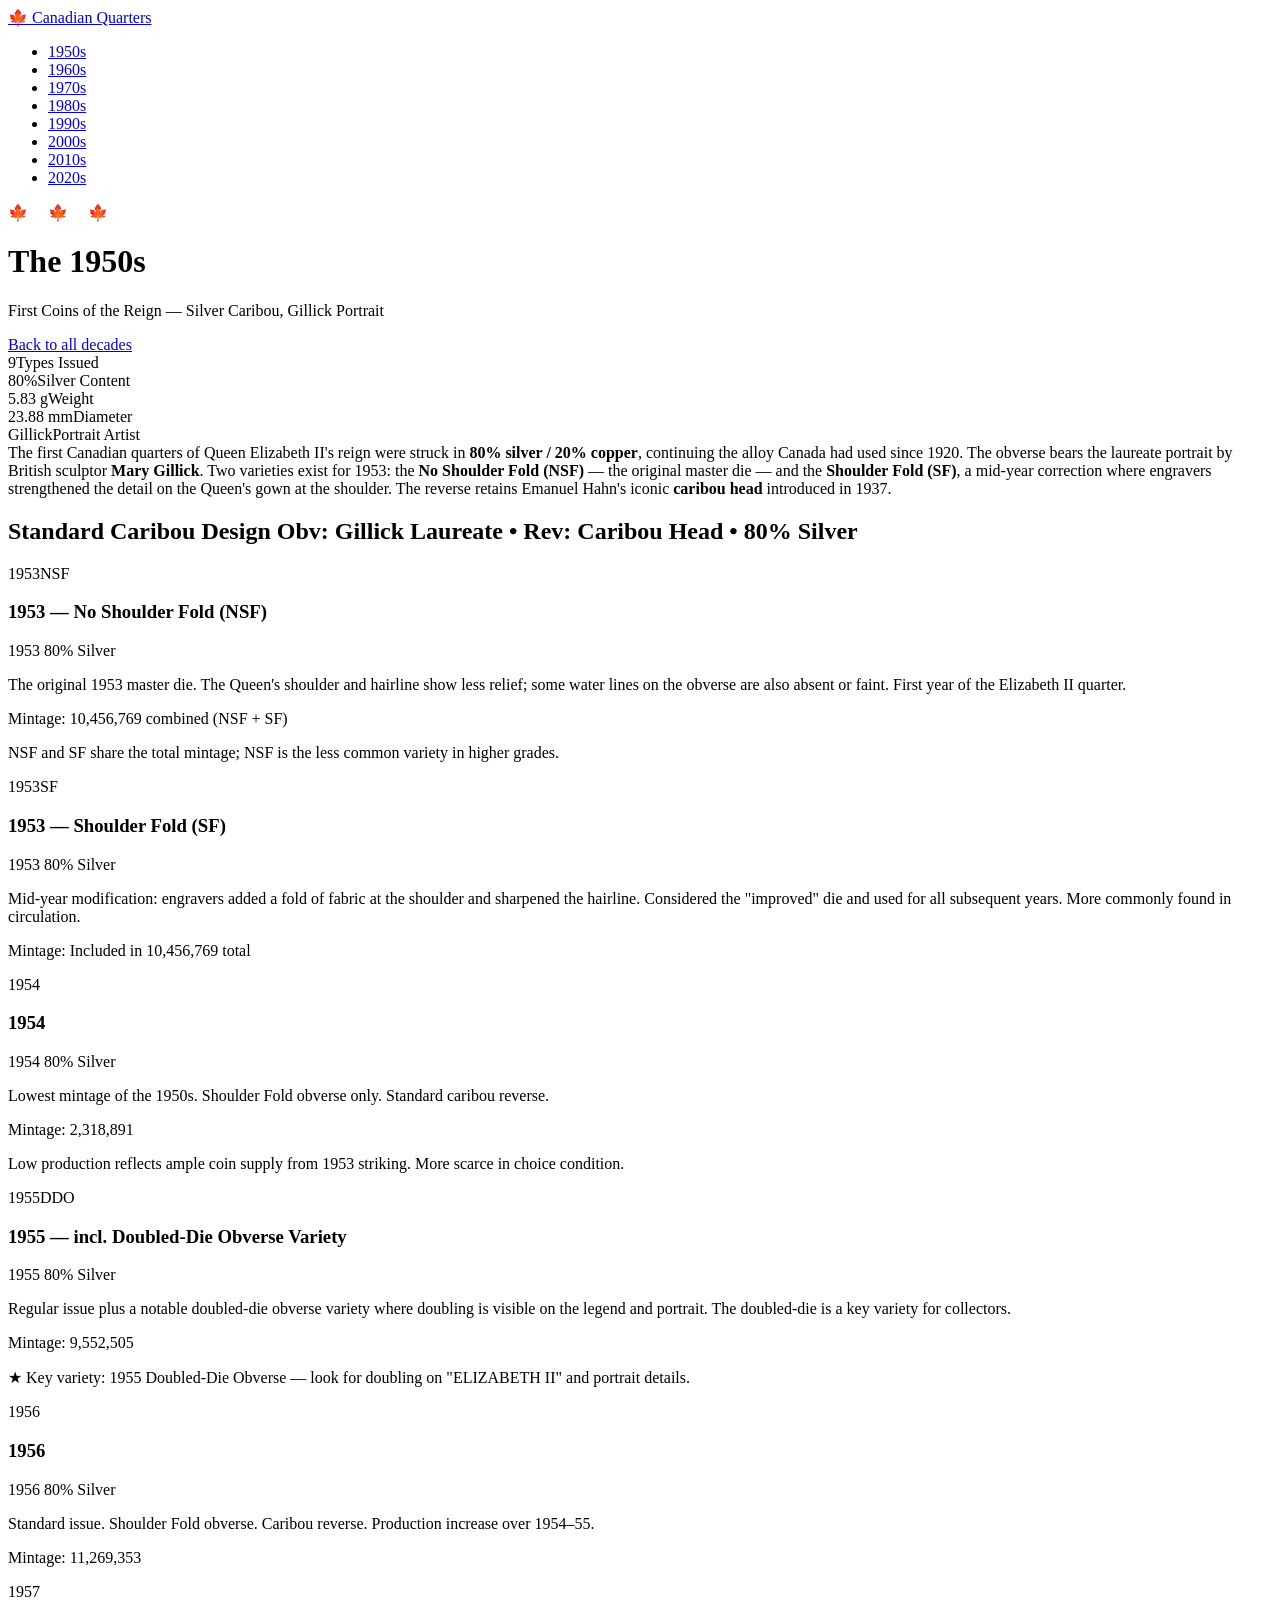
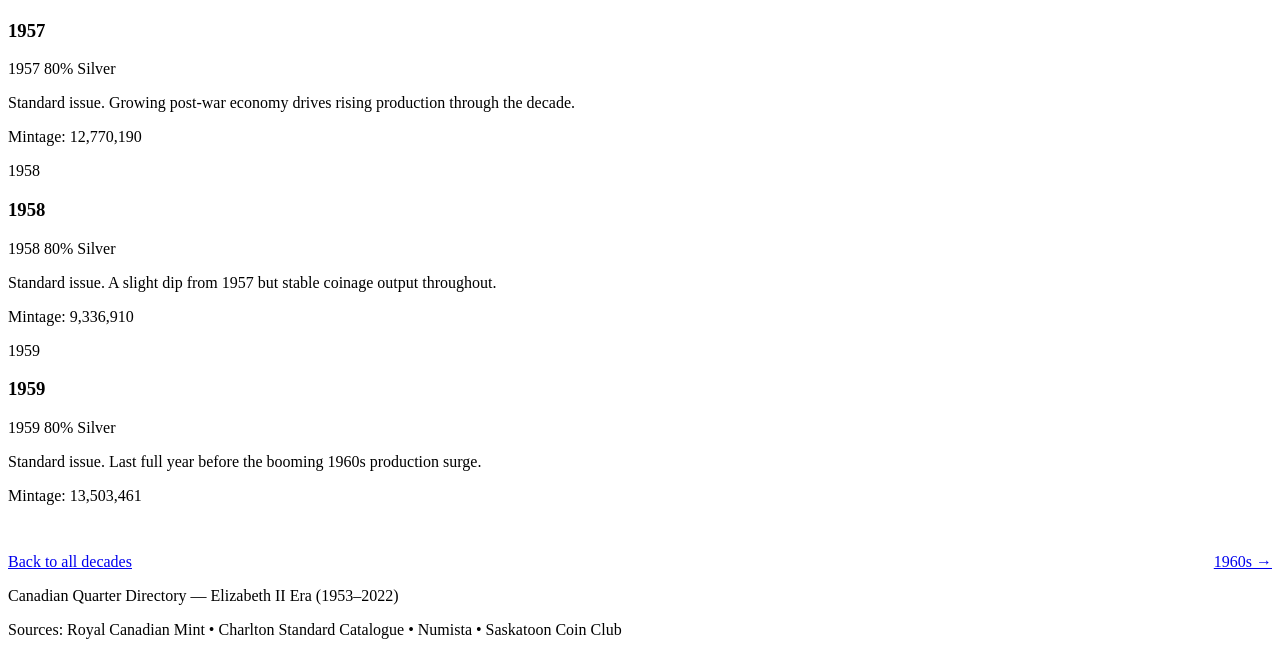
==== 1950s.html @ 165d5d8f "Add files via upload" ====
<!DOCTYPE html>
<html lang="en">
<head>
  <meta charset="UTF-8" />
  <meta name="viewport" content="width=device-width, initial-scale=1.0" />
  <title>1950s Canadian Quarters — Elizabeth II Era</title>
  <link rel="stylesheet" href="../css/style.css" />
</head>
<body>

<nav>
  <a class="nav-brand" href="../index.html">🍁 Canadian Quarters</a>
  <ul class="nav-links">
    <li><a href="1950s.html" class="active">1950s</a></li>
    <li><a href="1960s.html">1960s</a></li>
    <li><a href="1970s.html">1970s</a></li>
    <li><a href="1980s.html">1980s</a></li>
    <li><a href="1990s.html">1990s</a></li>
    <li><a href="2000s.html">2000s</a></li>
    <li><a href="2010s.html">2010s</a></li>
    <li><a href="2020s.html">2020s</a></li>
  </ul>
</nav>

<header class="page-header">
  <span class="maple-accent">🍁 &nbsp; &nbsp; 🍁 &nbsp; &nbsp; 🍁</span>
  <h1>The 1950s</h1>
  <p class="subtitle">First Coins of the Reign &mdash; Silver Caribou, Gillick Portrait</p>
  <div class="header-rule"></div>
</header>

<main class="container">
  <a class="back-link" href="../index.html">Back to all decades</a>

  <div class="stats-bar">
    <div class="stat"><span class="stat-value">9</span><span class="stat-label">Types Issued</span></div>
    <div class="stat"><span class="stat-value">80%</span><span class="stat-label">Silver Content</span></div>
    <div class="stat"><span class="stat-value">5.83 g</span><span class="stat-label">Weight</span></div>
    <div class="stat"><span class="stat-value">23.88 mm</span><span class="stat-label">Diameter</span></div>
    <div class="stat"><span class="stat-value">Gillick</span><span class="stat-label">Portrait Artist</span></div>
  </div>

  <div class="intro-box">
    The first Canadian quarters of Queen Elizabeth II's reign were struck in <strong>80% silver / 20% copper</strong>, continuing the alloy Canada had used since 1920. The obverse bears the laureate portrait by British sculptor <strong>Mary Gillick</strong>. Two varieties exist for 1953: the <strong>No Shoulder Fold (NSF)</strong> — the original master die — and the <strong>Shoulder Fold (SF)</strong>, a mid-year correction where engravers strengthened the detail on the Queen's gown at the shoulder. The reverse retains Emanuel Hahn's iconic <strong>caribou head</strong> introduced in 1937.
  </div>

  <h2 class="section-title">Standard Caribou Design <span>Obv: Gillick Laureate &bull; Rev: Caribou Head &bull; 80% Silver</span></h2>

  <div class="quarter-list">

    <div class="quarter-card">
      <div class="coin-placeholder gold-era"><span class="coin-year">1953</span>NSF</div>
      <div class="quarter-info">
        <h3>1953 — No Shoulder Fold (NSF)</h3>
        <span class="year-badge">1953</span>
        <span class="composition-badge">80% Silver</span>
        <p class="description">The original 1953 master die. The Queen's shoulder and hairline show less relief; some water lines on the obverse are also absent or faint. First year of the Elizabeth II quarter.</p>
        <p class="mintage">Mintage: <span>10,456,769 combined (NSF + SF)</span></p>
        <p class="note">NSF and SF share the total mintage; NSF is the less common variety in higher grades.</p>
      </div>
    </div>

    <div class="quarter-card">
      <div class="coin-placeholder gold-era"><span class="coin-year">1953</span>SF</div>
      <div class="quarter-info">
        <h3>1953 — Shoulder Fold (SF)</h3>
        <span class="year-badge">1953</span>
        <span class="composition-badge">80% Silver</span>
        <p class="description">Mid-year modification: engravers added a fold of fabric at the shoulder and sharpened the hairline. Considered the "improved" die and used for all subsequent years. More commonly found in circulation.</p>
        <p class="mintage">Mintage: <span>Included in 10,456,769 total</span></p>
      </div>
    </div>

    <div class="quarter-card">
      <div class="coin-placeholder gold-era"><span class="coin-year">1954</span></div>
      <div class="quarter-info">
        <h3>1954</h3>
        <span class="year-badge">1954</span>
        <span class="composition-badge">80% Silver</span>
        <p class="description">Lowest mintage of the 1950s. Shoulder Fold obverse only. Standard caribou reverse.</p>
        <p class="mintage">Mintage: <span>2,318,891</span></p>
        <p class="note">Low production reflects ample coin supply from 1953 striking. More scarce in choice condition.</p>
      </div>
    </div>

    <div class="quarter-card key-date">
      <div class="coin-placeholder gold-era"><span class="coin-year">1955</span>DDO</div>
      <div class="quarter-info">
        <h3>1955 — incl. Doubled-Die Obverse Variety</h3>
        <span class="year-badge">1955</span>
        <span class="composition-badge">80% Silver</span>
        <p class="description">Regular issue plus a notable doubled-die obverse variety where doubling is visible on the legend and portrait. The doubled-die is a key variety for collectors.</p>
        <p class="mintage">Mintage: <span>9,552,505</span></p>
        <p class="note">★ Key variety: 1955 Doubled-Die Obverse — look for doubling on "ELIZABETH II" and portrait details.</p>
      </div>
    </div>

    <div class="quarter-card">
      <div class="coin-placeholder gold-era"><span class="coin-year">1956</span></div>
      <div class="quarter-info">
        <h3>1956</h3>
        <span class="year-badge">1956</span>
        <span class="composition-badge">80% Silver</span>
        <p class="description">Standard issue. Shoulder Fold obverse. Caribou reverse. Production increase over 1954–55.</p>
        <p class="mintage">Mintage: <span>11,269,353</span></p>
      </div>
    </div>

    <div class="quarter-card">
      <div class="coin-placeholder gold-era"><span class="coin-year">1957</span></div>
      <div class="quarter-info">
        <h3>1957</h3>
        <span class="year-badge">1957</span>
        <span class="composition-badge">80% Silver</span>
        <p class="description">Standard issue. Growing post-war economy drives rising production through the decade.</p>
        <p class="mintage">Mintage: <span>12,770,190</span></p>
      </div>
    </div>

    <div class="quarter-card">
      <div class="coin-placeholder gold-era"><span class="coin-year">1958</span></div>
      <div class="quarter-info">
        <h3>1958</h3>
        <span class="year-badge">1958</span>
        <span class="composition-badge">80% Silver</span>
        <p class="description">Standard issue. A slight dip from 1957 but stable coinage output throughout.</p>
        <p class="mintage">Mintage: <span>9,336,910</span></p>
      </div>
    </div>

    <div class="quarter-card">
      <div class="coin-placeholder gold-era"><span class="coin-year">1959</span></div>
      <div class="quarter-info">
        <h3>1959</h3>
        <span class="year-badge">1959</span>
        <span class="composition-badge">80% Silver</span>
        <p class="description">Standard issue. Last full year before the booming 1960s production surge.</p>
        <p class="mintage">Mintage: <span>13,503,461</span></p>
      </div>
    </div>

  </div>

  <div style="display:flex; justify-content:space-between; margin-top:3rem; flex-wrap:wrap; gap:1rem;">
    <a class="back-link" href="../index.html">Back to all decades</a>
    <a class="back-link" href="1960s.html" style="flex-direction:row-reverse;">1960s →</a>
  </div>

</main>

<footer>
  <p>Canadian Quarter Directory &mdash; Elizabeth II Era (1953–2022)</p>
  <p>Sources: Royal Canadian Mint &bull; Charlton Standard Catalogue &bull; Numista &bull; Saskatoon Coin Club</p>
</footer>

</body>
</html>
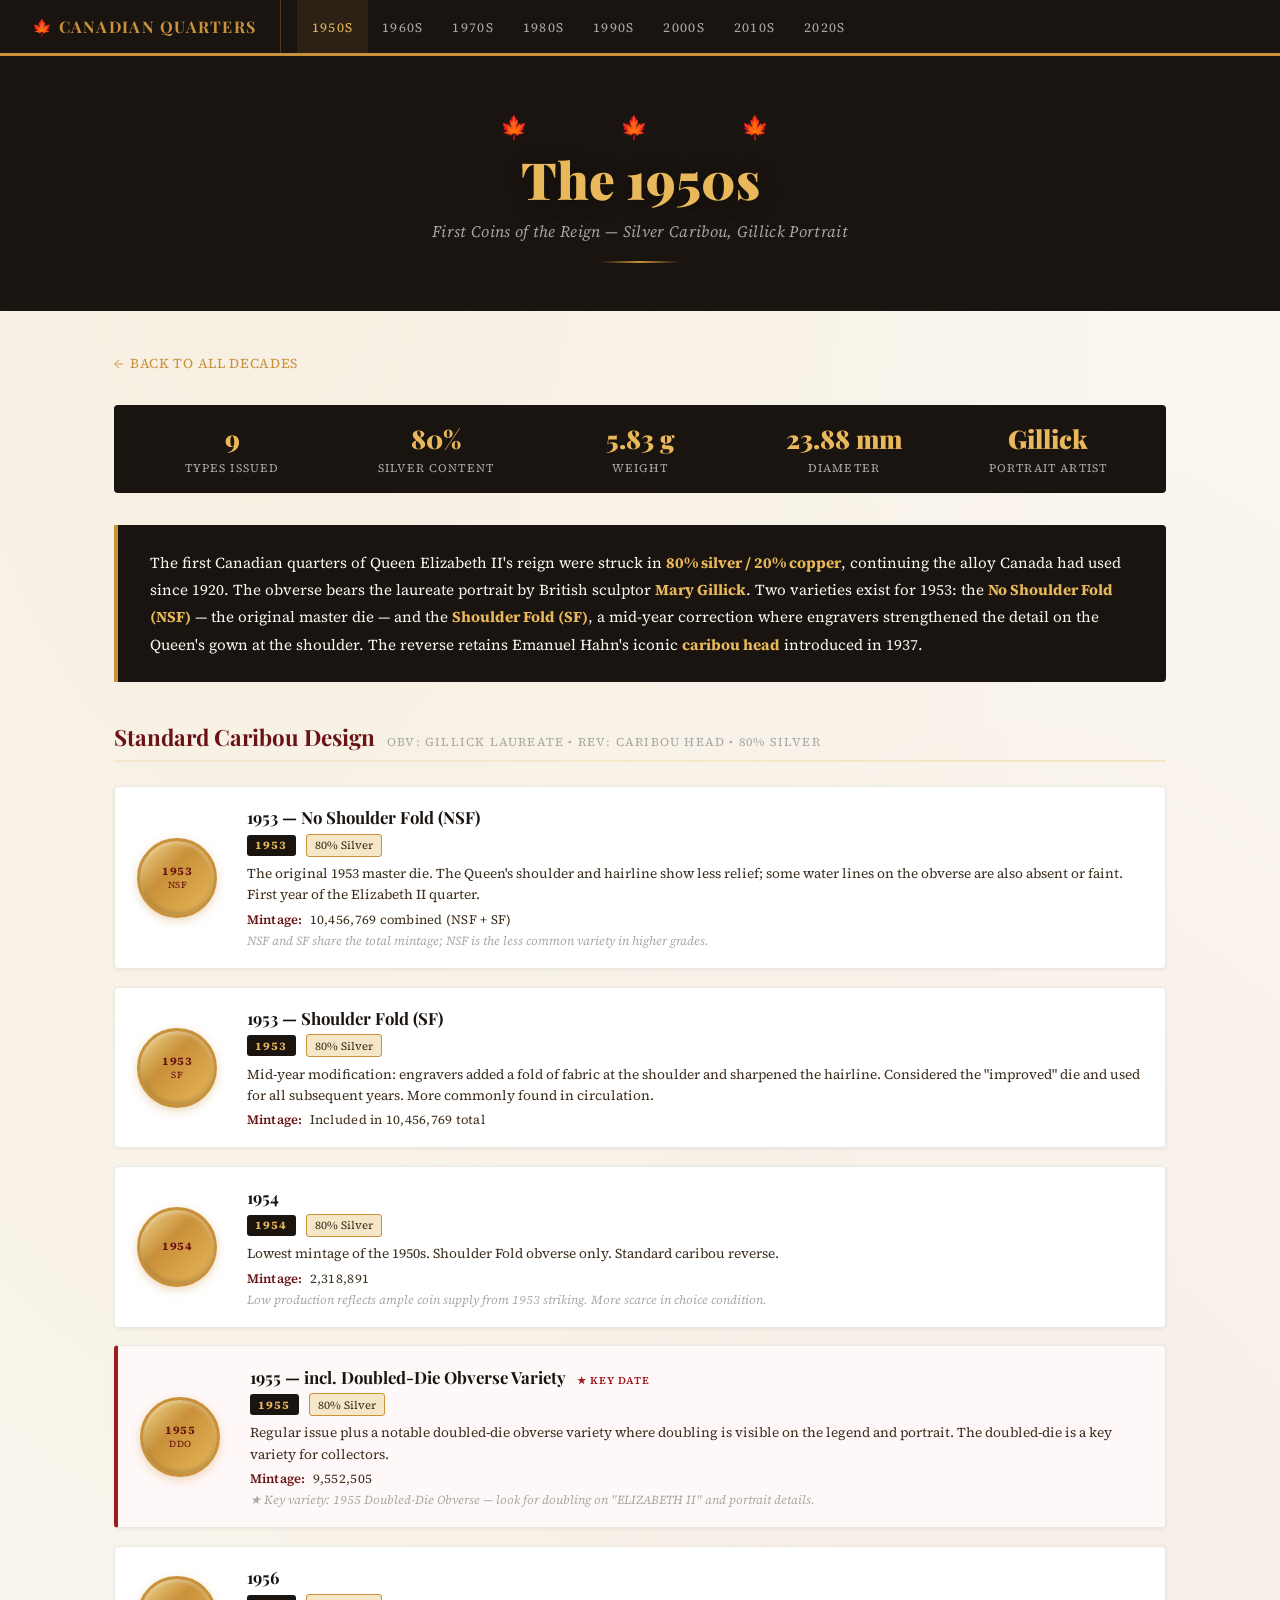
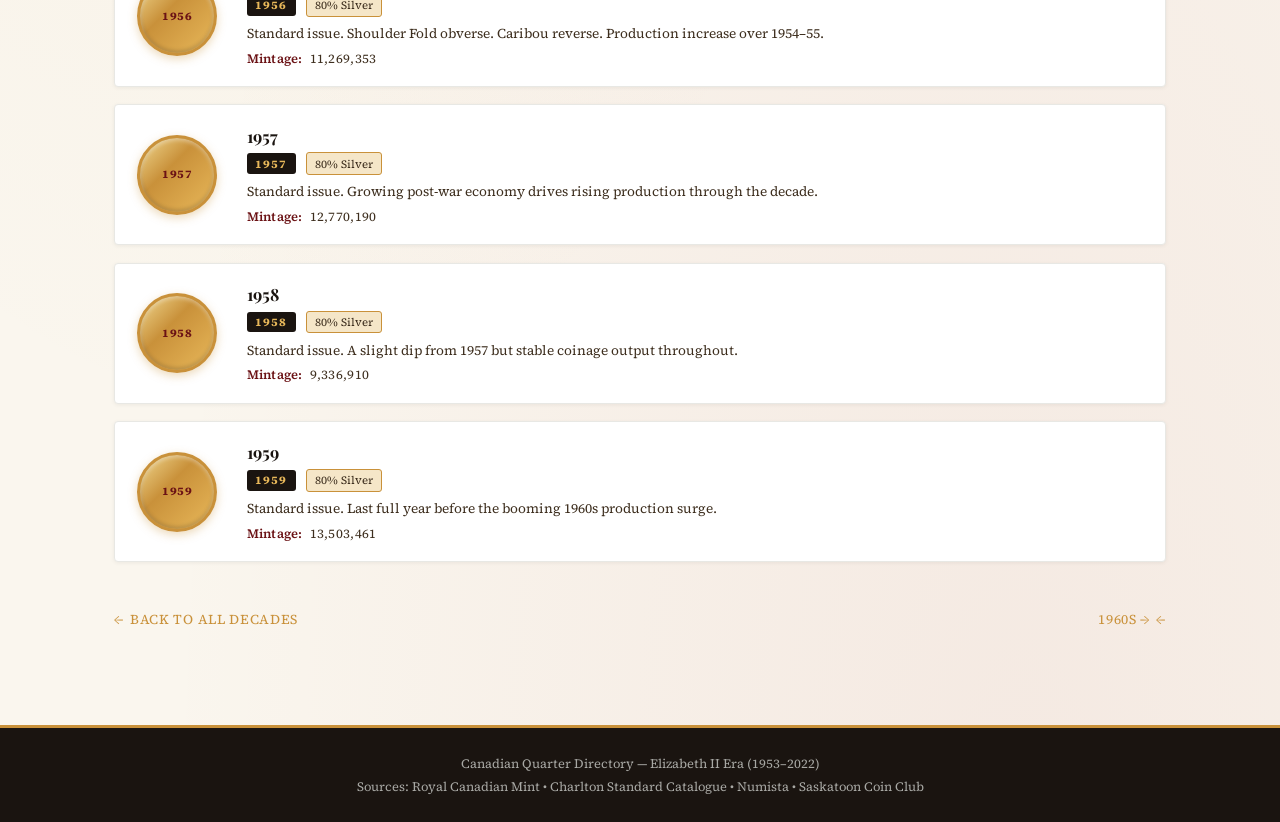
==== commit 614722bd: "Add files via upload" ====
--- a/1950s.html
+++ b/1950s.html
@@ -4,12 +4,12 @@
   <meta charset="UTF-8" />
   <meta name="viewport" content="width=device-width, initial-scale=1.0" />
   <title>1950s Canadian Quarters — Elizabeth II Era</title>
-  <link rel="stylesheet" href="../css/style.css" />
+  <link rel="stylesheet" href="style.css" />
 </head>
 <body>
 
 <nav>
-  <a class="nav-brand" href="../index.html">🍁 Canadian Quarters</a>
+  <a class="nav-brand" href="index.html">🍁 Canadian Quarters</a>
   <ul class="nav-links">
     <li><a href="1950s.html" class="active">1950s</a></li>
     <li><a href="1960s.html">1960s</a></li>
@@ -30,7 +30,7 @@
 </header>
 
 <main class="container">
-  <a class="back-link" href="../index.html">Back to all decades</a>
+  <a class="back-link" href="index.html">Back to all decades</a>
 
   <div class="stats-bar">
     <div class="stat"><span class="stat-value">9</span><span class="stat-label">Types Issued</span></div>
@@ -142,7 +142,7 @@
   </div>
 
   <div style="display:flex; justify-content:space-between; margin-top:3rem; flex-wrap:wrap; gap:1rem;">
-    <a class="back-link" href="../index.html">Back to all decades</a>
+    <a class="back-link" href="index.html">Back to all decades</a>
     <a class="back-link" href="1960s.html" style="flex-direction:row-reverse;">1960s →</a>
   </div>
 
--- a/style.css
+++ b/style.css
@@ -0,0 +1,500 @@
+/* ============================================
+   CANADIAN QUARTERS DIRECTORY — GLOBAL STYLES
+   ============================================ */
+
+@import url('https://fonts.googleapis.com/css2?family=Playfair+Display:ital,wght@0,400;0,700;0,900;1,400&family=Source+Serif+4:ital,opsz,wght@0,8..60,300;0,8..60,400;0,8..60,600;1,8..60,300&display=swap');
+
+:root {
+  --gold:        #C9913A;
+  --gold-light:  #E8B85A;
+  --gold-pale:   #F5E6C8;
+  --red:         #9B1D20;
+  --red-deep:    #6B1215;
+  --cream:       #FAF6EE;
+  --ink:         #1A1410;
+  --ink-soft:    #3D2E1E;
+  --silver:      #A8A8A4;
+  --silver-pale: #E8E8E4;
+  --shadow:      rgba(26,20,16,0.18);
+}
+
+*, *::before, *::after { box-sizing: border-box; margin: 0; padding: 0; }
+
+html { scroll-behavior: smooth; }
+
+body {
+  font-family: 'Source Serif 4', Georgia, serif;
+  background-color: var(--cream);
+  color: var(--ink);
+  min-height: 100vh;
+  background-image:
+    radial-gradient(ellipse at 20% 0%, rgba(201,145,58,0.08) 0%, transparent 60%),
+    radial-gradient(ellipse at 80% 100%, rgba(155,29,32,0.06) 0%, transparent 60%);
+}
+
+/* ── NAVIGATION ── */
+nav {
+  background: var(--ink);
+  border-bottom: 3px solid var(--gold);
+  padding: 0 2rem;
+  position: sticky;
+  top: 0;
+  z-index: 100;
+  display: flex;
+  align-items: center;
+  gap: 0;
+}
+
+.nav-brand {
+  font-family: 'Playfair Display', Georgia, serif;
+  color: var(--gold);
+  font-size: 1rem;
+  font-weight: 700;
+  letter-spacing: 0.08em;
+  text-transform: uppercase;
+  white-space: nowrap;
+  padding: 1rem 1.5rem 1rem 0;
+  border-right: 1px solid rgba(201,145,58,0.3);
+  margin-right: 1rem;
+  text-decoration: none;
+}
+
+.nav-links {
+  display: flex;
+  flex-wrap: wrap;
+  gap: 0;
+  list-style: none;
+}
+
+.nav-links a {
+  color: var(--silver);
+  text-decoration: none;
+  font-size: 0.82rem;
+  letter-spacing: 0.1em;
+  text-transform: uppercase;
+  padding: 1.1rem 0.9rem;
+  display: block;
+  transition: color 0.2s, background 0.2s;
+}
+
+.nav-links a:hover,
+.nav-links a.active {
+  color: var(--gold-light);
+  background: rgba(201,145,58,0.1);
+}
+
+/* ── HERO / PAGE HEADER ── */
+.page-header {
+  background: var(--ink);
+  color: var(--cream);
+  text-align: center;
+  padding: 3.5rem 2rem 3rem;
+  position: relative;
+  overflow: hidden;
+}
+
+.page-header::before {
+  content: '';
+  position: absolute;
+  inset: 0;
+  background:
+    repeating-linear-gradient(
+      -45deg,
+      transparent,
+      transparent 40px,
+      rgba(201,145,58,0.03) 40px,
+      rgba(201,145,58,0.03) 41px
+    );
+}
+
+.page-header .maple-accent {
+  font-size: 1.4rem;
+  color: var(--red);
+  letter-spacing: 0.5em;
+  display: block;
+  margin-bottom: 0.5rem;
+  position: relative;
+}
+
+.page-header h1 {
+  font-family: 'Playfair Display', Georgia, serif;
+  font-size: clamp(1.8rem, 5vw, 3.2rem);
+  font-weight: 900;
+  color: var(--gold-light);
+  line-height: 1.1;
+  position: relative;
+  text-shadow: 0 2px 20px rgba(0,0,0,0.4);
+}
+
+.page-header .subtitle {
+  font-size: 1rem;
+  color: var(--silver);
+  margin-top: 0.75rem;
+  font-style: italic;
+  position: relative;
+  letter-spacing: 0.02em;
+}
+
+.header-rule {
+  width: 80px;
+  height: 2px;
+  background: linear-gradient(90deg, transparent, var(--gold), transparent);
+  margin: 1.2rem auto 0;
+}
+
+/* ── MAIN CONTENT WRAPPER ── */
+.container {
+  max-width: 1100px;
+  margin: 0 auto;
+  padding: 2.5rem 1.5rem 4rem;
+}
+
+/* ── DECADE GRID (index page) ── */
+.decade-grid {
+  display: grid;
+  grid-template-columns: repeat(auto-fill, minmax(220px, 1fr));
+  gap: 1.5rem;
+  margin-top: 2rem;
+}
+
+.decade-card {
+  background: #fff;
+  border: 1px solid var(--gold-pale);
+  border-radius: 4px;
+  text-decoration: none;
+  color: var(--ink);
+  display: flex;
+  flex-direction: column;
+  align-items: center;
+  padding: 2rem 1.5rem 1.8rem;
+  position: relative;
+  overflow: hidden;
+  transition: transform 0.25s, box-shadow 0.25s, border-color 0.25s;
+  box-shadow: 0 2px 8px var(--shadow);
+}
+
+.decade-card::before {
+  content: '';
+  position: absolute;
+  top: 0; left: 0; right: 0;
+  height: 4px;
+  background: linear-gradient(90deg, var(--red), var(--gold));
+}
+
+.decade-card:hover {
+  transform: translateY(-4px);
+  box-shadow: 0 10px 28px var(--shadow);
+  border-color: var(--gold);
+}
+
+.decade-label {
+  font-family: 'Playfair Display', Georgia, serif;
+  font-size: 2.6rem;
+  font-weight: 900;
+  color: var(--ink);
+  line-height: 1;
+}
+
+.decade-flag {
+  font-size: 1.4rem;
+  margin: 0.5rem 0 0.6rem;
+}
+
+.decade-count {
+  font-size: 0.78rem;
+  letter-spacing: 0.12em;
+  text-transform: uppercase;
+  color: var(--gold);
+  font-weight: 600;
+  background: var(--gold-pale);
+  padding: 0.25rem 0.75rem;
+  border-radius: 20px;
+  margin-top: 0.4rem;
+}
+
+.decade-desc {
+  font-size: 0.82rem;
+  color: var(--ink-soft);
+  text-align: center;
+  margin-top: 0.8rem;
+  line-height: 1.5;
+  font-style: italic;
+}
+
+/* ── INTRO BLURB ── */
+.intro-box {
+  background: var(--ink);
+  color: var(--cream);
+  border-left: 4px solid var(--gold);
+  padding: 1.5rem 2rem;
+  border-radius: 0 4px 4px 0;
+  margin-bottom: 2.5rem;
+  font-size: 0.95rem;
+  line-height: 1.8;
+}
+
+.intro-box strong { color: var(--gold-light); }
+
+/* ── SECTION HEADERS (decade pages) ── */
+.section-title {
+  font-family: 'Playfair Display', Georgia, serif;
+  font-size: 1.4rem;
+  font-weight: 700;
+  color: var(--red-deep);
+  border-bottom: 2px solid var(--gold-pale);
+  padding-bottom: 0.5rem;
+  margin: 2.5rem 0 1.5rem;
+  display: flex;
+  align-items: baseline;
+  gap: 0.75rem;
+}
+
+.section-title span {
+  font-size: 0.75rem;
+  font-family: 'Source Serif 4', serif;
+  color: var(--silver);
+  text-transform: uppercase;
+  letter-spacing: 0.1em;
+  font-weight: 400;
+}
+
+/* ── QUARTER CARD ── */
+.quarter-list {
+  display: flex;
+  flex-direction: column;
+  gap: 1.1rem;
+}
+
+.quarter-card {
+  background: #fff;
+  border: 1px solid var(--silver-pale);
+  border-radius: 4px;
+  display: grid;
+  grid-template-columns: 90px 1fr;
+  gap: 1.2rem;
+  padding: 1.2rem 1.4rem;
+  align-items: center;
+  box-shadow: 0 1px 4px rgba(0,0,0,0.06);
+  transition: box-shadow 0.2s, border-color 0.2s;
+}
+
+.quarter-card:hover {
+  box-shadow: 0 4px 16px var(--shadow);
+  border-color: var(--gold-pale);
+}
+
+/* Coin placeholder circle */
+.coin-placeholder {
+  width: 80px;
+  height: 80px;
+  border-radius: 50%;
+  background: linear-gradient(135deg, #E8E8E0 0%, #C8C8C0 40%, #E0DFD8 100%);
+  border: 3px solid var(--silver);
+  display: flex;
+  flex-direction: column;
+  align-items: center;
+  justify-content: center;
+  flex-shrink: 0;
+  position: relative;
+  box-shadow:
+    inset 0 2px 4px rgba(255,255,255,0.6),
+    inset 0 -2px 4px rgba(0,0,0,0.15),
+    0 3px 10px rgba(0,0,0,0.18);
+  font-size: 0.58rem;
+  color: var(--silver);
+  text-align: center;
+  letter-spacing: 0.05em;
+  text-transform: uppercase;
+  line-height: 1.3;
+  padding: 0.3rem;
+  font-family: 'Source Serif 4', serif;
+}
+
+.coin-placeholder.gold-era {
+  background: linear-gradient(135deg, #F0D890 0%, #C9913A 40%, #E8B85A 100%);
+  border-color: var(--gold);
+  color: var(--red-deep);
+  box-shadow:
+    inset 0 2px 4px rgba(255,255,255,0.4),
+    inset 0 -2px 4px rgba(0,0,0,0.2),
+    0 3px 10px rgba(201,145,58,0.35);
+}
+
+.coin-year {
+  font-size: 0.72rem;
+  font-weight: 700;
+  display: block;
+}
+
+.coin-img {
+  width: 80px;
+  height: 80px;
+  border-radius: 50%;
+  object-fit: cover;
+  border: 3px solid var(--silver);
+  box-shadow: 0 3px 10px rgba(0,0,0,0.18);
+  flex-shrink: 0;
+}
+
+.quarter-info h3 {
+  font-family: 'Playfair Display', Georgia, serif;
+  font-size: 1.05rem;
+  font-weight: 700;
+  color: var(--ink);
+  margin-bottom: 0.25rem;
+}
+
+.quarter-info .year-badge {
+  display: inline-block;
+  background: var(--ink);
+  color: var(--gold-light);
+  font-size: 0.72rem;
+  font-weight: 700;
+  letter-spacing: 0.08em;
+  padding: 0.15rem 0.55rem;
+  border-radius: 3px;
+  margin-right: 0.4rem;
+  font-family: 'Source Serif 4', serif;
+}
+
+.quarter-info .composition-badge {
+  display: inline-block;
+  background: var(--gold-pale);
+  color: var(--ink-soft);
+  font-size: 0.7rem;
+  padding: 0.15rem 0.5rem;
+  border-radius: 3px;
+  border: 1px solid var(--gold);
+  font-family: 'Source Serif 4', serif;
+}
+
+.quarter-info .description {
+  font-size: 0.85rem;
+  color: var(--ink-soft);
+  margin-top: 0.4rem;
+  line-height: 1.55;
+}
+
+.quarter-info .mintage {
+  font-size: 0.8rem;
+  color: var(--red-deep);
+  margin-top: 0.35rem;
+  font-weight: 600;
+  letter-spacing: 0.02em;
+}
+
+.quarter-info .mintage span {
+  color: var(--ink-soft);
+  font-weight: 400;
+  margin-left: 0.3em;
+}
+
+.quarter-info .note {
+  font-size: 0.77rem;
+  color: var(--silver);
+  font-style: italic;
+  margin-top: 0.25rem;
+}
+
+/* ── COMMEMORATIVE BADGE ── */
+.comm-badge {
+  display: inline-block;
+  background: var(--red);
+  color: #fff;
+  font-size: 0.65rem;
+  text-transform: uppercase;
+  letter-spacing: 0.1em;
+  padding: 0.12rem 0.5rem;
+  border-radius: 20px;
+  margin-left: 0.4rem;
+  vertical-align: middle;
+}
+
+/* ── BACK LINK ── */
+.back-link {
+  display: inline-flex;
+  align-items: center;
+  gap: 0.4rem;
+  color: var(--gold);
+  text-decoration: none;
+  font-size: 0.85rem;
+  letter-spacing: 0.05em;
+  text-transform: uppercase;
+  margin-bottom: 2rem;
+  transition: gap 0.2s;
+}
+
+.back-link:hover { gap: 0.7rem; }
+.back-link::before { content: '←'; }
+
+/* ── STATS BAR ── */
+.stats-bar {
+  display: flex;
+  flex-wrap: wrap;
+  gap: 1rem;
+  background: var(--ink);
+  border-radius: 4px;
+  padding: 1rem 1.5rem;
+  margin-bottom: 2rem;
+}
+
+.stat {
+  flex: 1;
+  min-width: 120px;
+  text-align: center;
+}
+
+.stat-value {
+  font-family: 'Playfair Display', Georgia, serif;
+  font-size: 1.6rem;
+  font-weight: 900;
+  color: var(--gold-light);
+  display: block;
+}
+
+.stat-label {
+  font-size: 0.72rem;
+  color: var(--silver);
+  text-transform: uppercase;
+  letter-spacing: 0.1em;
+}
+
+/* ── FOOTER ── */
+footer {
+  background: var(--ink);
+  border-top: 3px solid var(--gold);
+  color: var(--silver);
+  text-align: center;
+  padding: 1.5rem 2rem;
+  font-size: 0.8rem;
+  line-height: 1.8;
+}
+
+footer a { color: var(--gold); text-decoration: none; }
+footer a:hover { color: var(--gold-light); }
+
+/* ── KEY DATE HIGHLIGHT ── */
+.quarter-card.key-date {
+  border-left: 4px solid var(--red);
+  background: #fff8f8;
+}
+
+.quarter-card.key-date .quarter-info h3::after {
+  content: ' ★ Key Date';
+  font-size: 0.65rem;
+  color: var(--red);
+  font-family: 'Source Serif 4', serif;
+  font-weight: 600;
+  letter-spacing: 0.1em;
+  text-transform: uppercase;
+  margin-left: 0.5rem;
+}
+
+/* ── RESPONSIVE ── */
+@media (max-width: 600px) {
+  .quarter-card { grid-template-columns: 70px 1fr; }
+  .coin-placeholder, .coin-img { width: 65px; height: 65px; }
+  nav { flex-direction: column; padding: 0.5rem 1rem; gap: 0.25rem; }
+  .nav-links a { padding: 0.5rem 0.6rem; font-size: 0.75rem; }
+  .decade-grid { grid-template-columns: repeat(2, 1fr); }
+}
